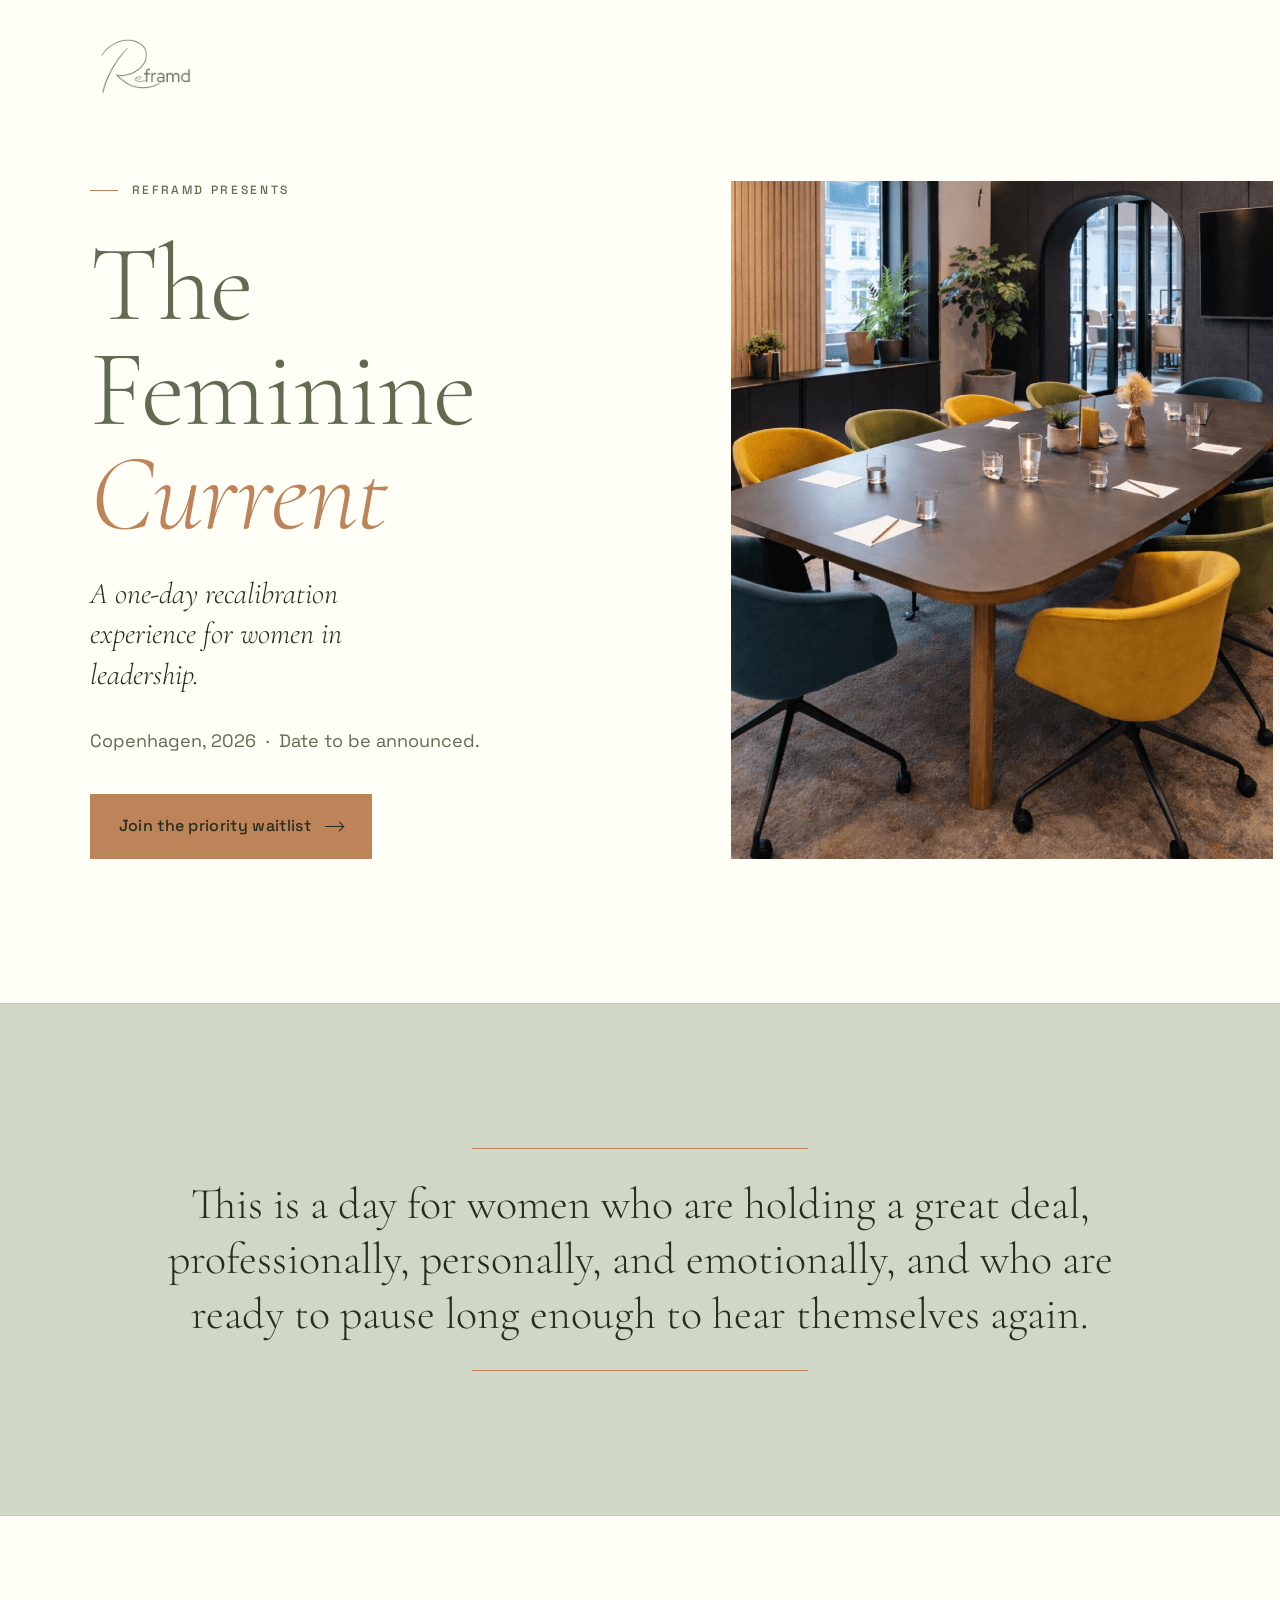
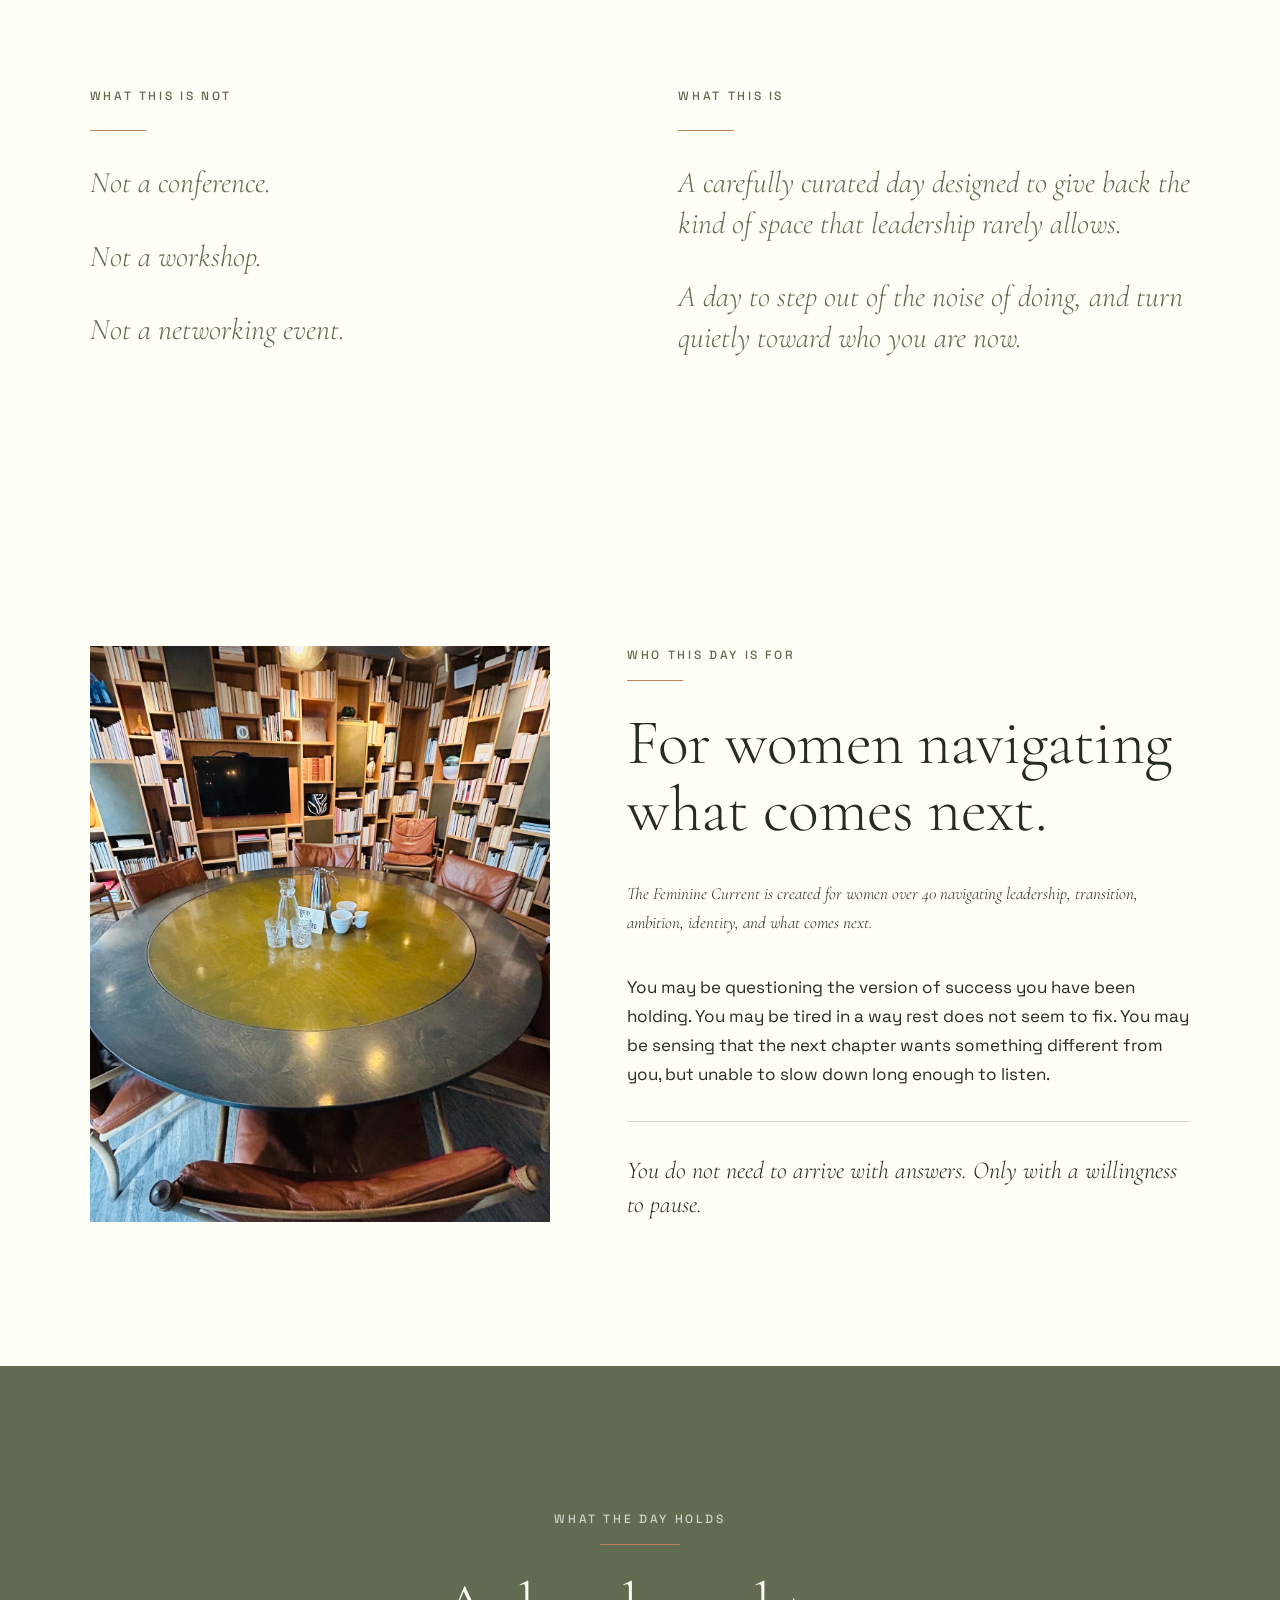
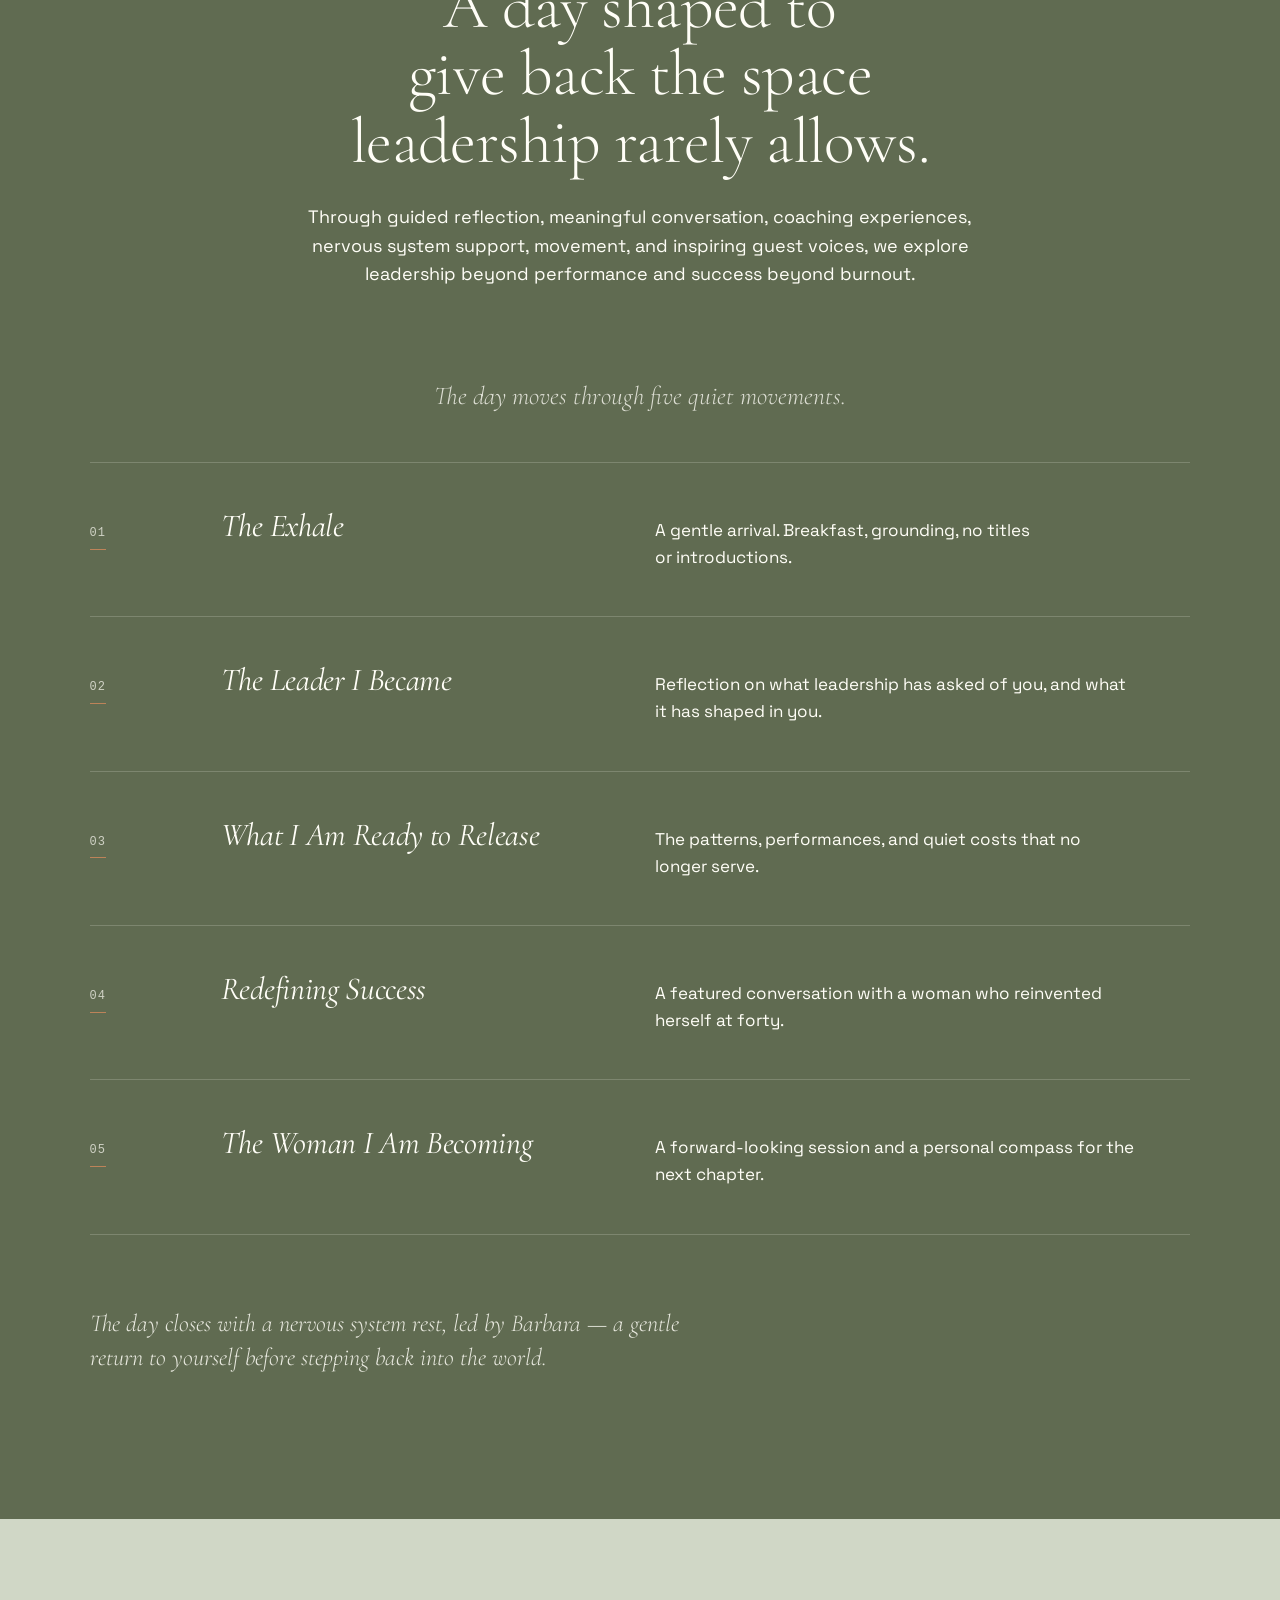
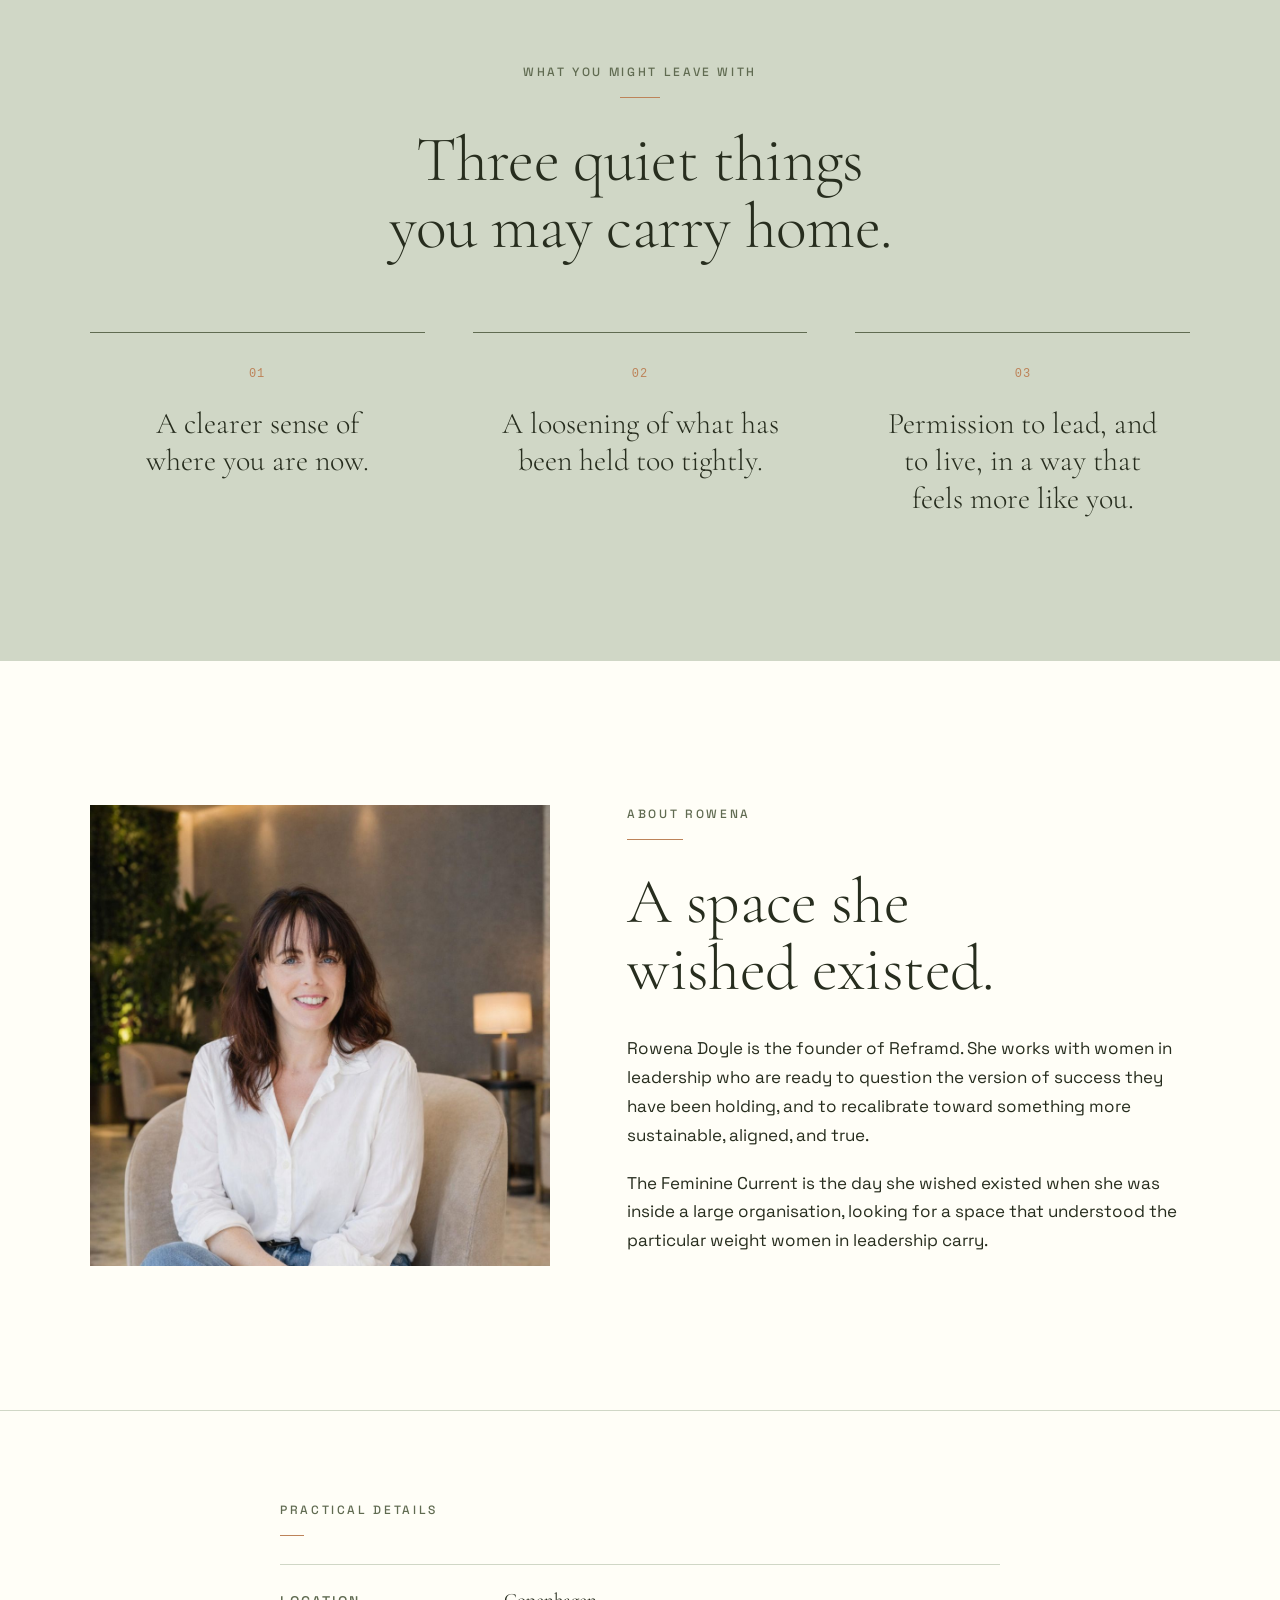
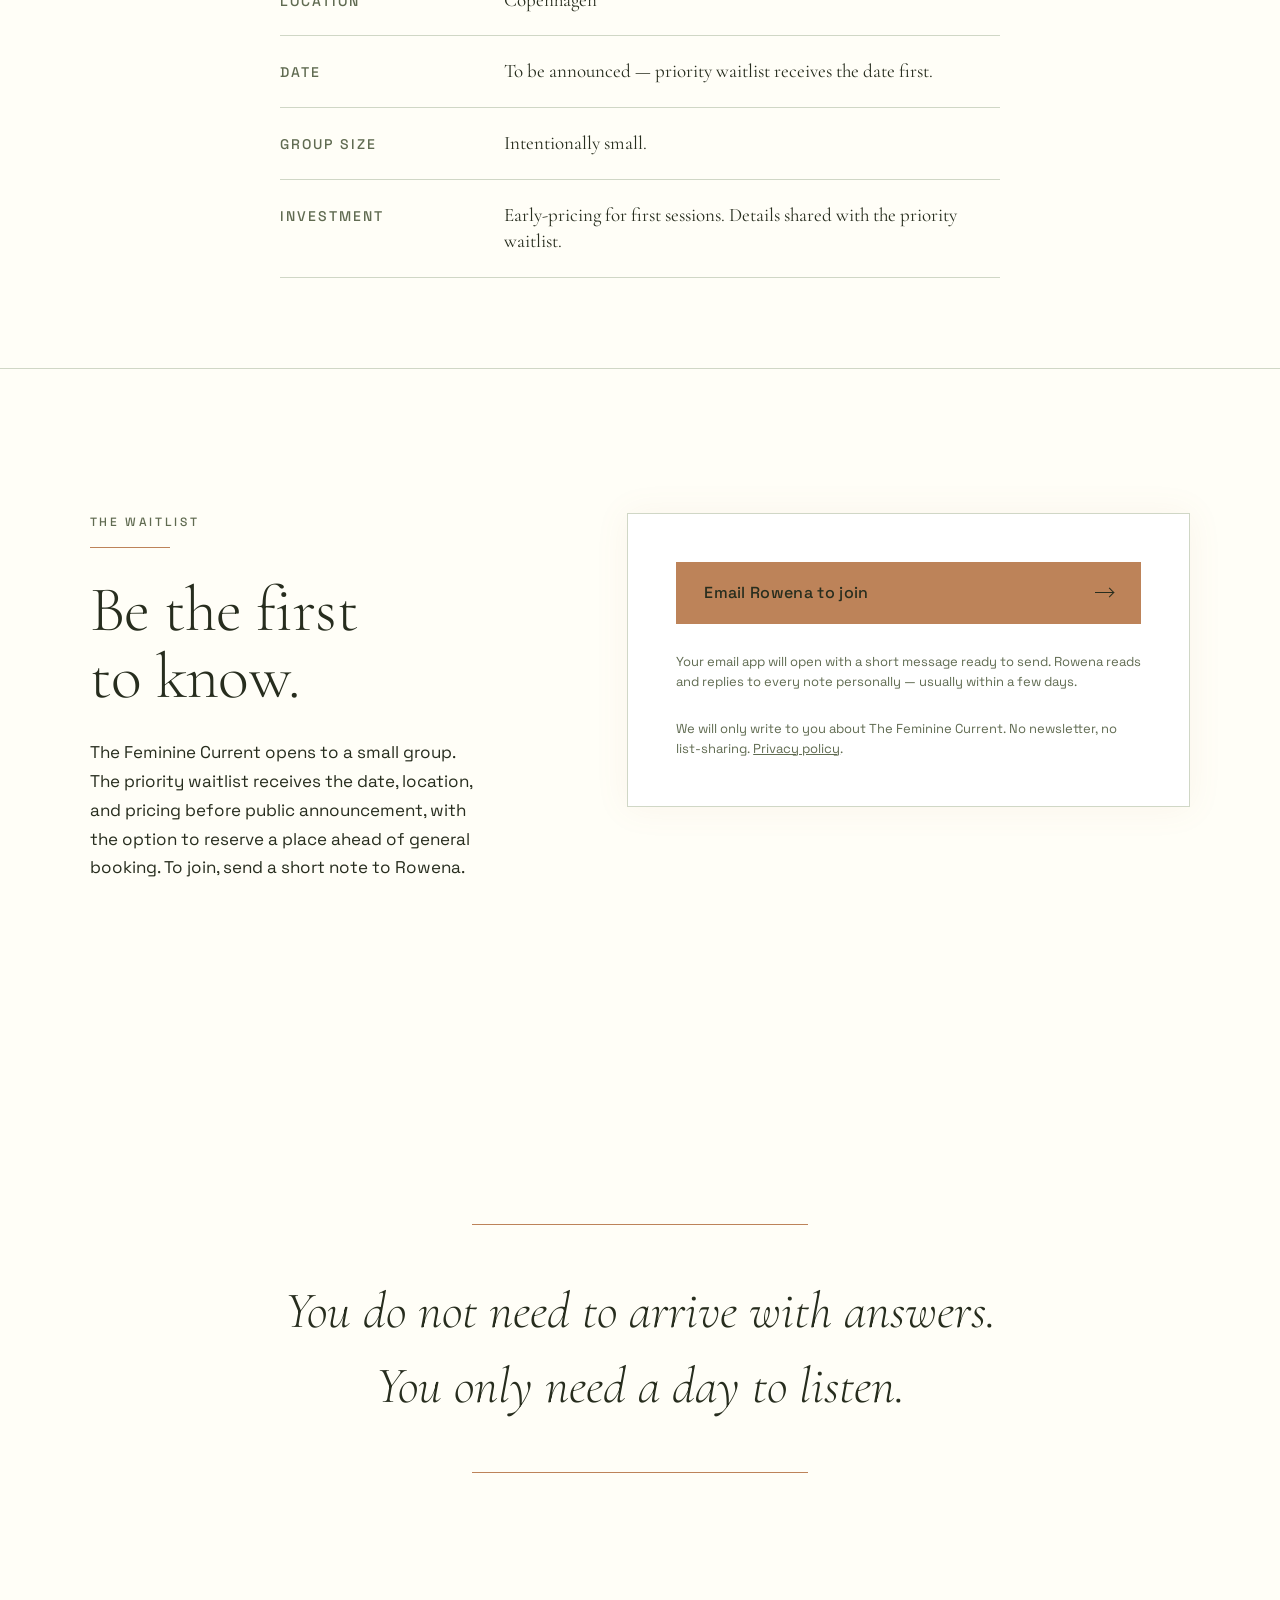
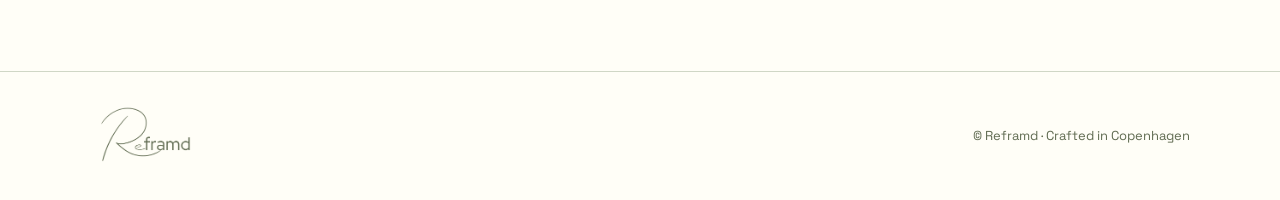
==== feminine-current.html @ b200548c "Add The Feminine Current landing page New standalone event page at /feminine-current — Reframd's Cop" ====
<!doctype html>
<html lang="en">
<head>
<meta charset="utf-8" />
<meta name="viewport" content="width=device-width, initial-scale=1" />

<title>The Feminine Current — Reframd</title>
<meta name="description" content="A one-day recalibration experience for women in leadership. Copenhagen, 2026. Join the priority waitlist." />
<meta name="author" content="Reframd" />
<meta name="theme-color" content="#FFFEF7" />
<meta name="robots" content="index, follow, max-image-preview:large" />

<link rel="canonical" href="https://www.reframd.co/feminine-current" />

<!-- Open Graph -->
<meta property="og:site_name" content="Reframd" />
<meta property="og:title" content="The Feminine Current — Reframd" />
<meta property="og:description" content="A one-day recalibration experience for women in leadership. Copenhagen, 2026. Join the priority waitlist." />
<meta property="og:type" content="website" />
<meta property="og:url" content="https://www.reframd.co/feminine-current" />
<meta property="og:locale" content="en_GB" />
<meta property="og:image" content="https://placehold.co/1200x630/FFFEF7/272D1E?text=The+Feminine+Current" />
<meta property="og:image:width" content="1200" />
<meta property="og:image:height" content="630" />
<meta property="og:image:alt" content="The Feminine Current — a one-day recalibration experience for women in leadership, Copenhagen 2026." />

<!-- Twitter / X -->
<meta name="twitter:card" content="summary_large_image" />
<meta name="twitter:title" content="The Feminine Current — Reframd" />
<meta name="twitter:description" content="A one-day recalibration experience for women in leadership. Copenhagen, 2026. Join the priority waitlist." />
<meta name="twitter:image" content="https://placehold.co/1200x630/FFFEF7/272D1E?text=The+Feminine+Current" />

<!-- Structured data: Event -->
<script type="application/ld+json">
{
  "@context": "https://schema.org",
  "@type": "Event",
  "name": "The Feminine Current",
  "description": "A one-day recalibration experience for women in leadership.",
  "eventAttendanceMode": "https://schema.org/OfflineEventAttendanceMode",
  "eventStatus": "https://schema.org/EventScheduled",
  "startDate": "2026",
  "location": {
    "@type": "Place",
    "name": "Copenhagen",
    "address": {
      "@type": "PostalAddress",
      "addressLocality": "Copenhagen",
      "addressCountry": "DK"
    }
  },
  "organizer": {
    "@type": "Organization",
    "name": "Reframd",
    "url": "https://www.reframd.co"
  },
  "url": "https://www.reframd.co/feminine-current",
  "image": "https://placehold.co/1200x630/FFFEF7/272D1E?text=The+Feminine+Current"
}
</script>

<link rel="preconnect" href="https://fonts.googleapis.com" />
<link rel="preconnect" href="https://fonts.gstatic.com" crossorigin />
<link href="https://fonts.googleapis.com/css2?family=Cormorant+Garamond:ital,wght@0,300;0,400;0,500;1,300;1,400&family=Space+Grotesk:wght@400;500&display=swap" rel="stylesheet" />
<style>
  /* =========================================================
     TOKENS
     ========================================================= */
  :root {
    --color-bg: #FFFEF7;
    --color-bg-alt: #FFFFFF;
    --color-sage-light: #D0D7C6;
    --color-sage-mid: #606B51;
    --color-text: #272D1E;
    --color-cta: #BD8359;
    --color-hover: #E8C9B5;

    --font-serif: "Cormorant Garamond", "Iowan Old Style", "Hoefler Text", Georgia, "Times New Roman", serif;
    --font-sans: "Space Grotesk", -apple-system, BlinkMacSystemFont, "Helvetica Neue", Helvetica, Arial, sans-serif;
    --font-mono: ui-monospace, "SF Mono", Menlo, Consolas, monospace;

    --measure: 60ch;
    --measure-narrow: 44ch;

    --gutter: clamp(24px, 7vw, 112px);
    --rhythm-section: clamp(96px, 16vh, 200px);
    --rhythm-block: clamp(40px, 6vh, 72px);
  }

  /* =========================================================
     RESET / BASE
     ========================================================= */
  *, *::before, *::after { box-sizing: border-box; }
  html { -webkit-text-size-adjust: 100%; scroll-behavior: smooth; overflow-x: clip; }
  body {
    margin: 0;
    background: var(--color-bg);
    color: var(--color-text);
    font-family: var(--font-sans);
    font-size: 17px;
    line-height: 1.65;
    -webkit-font-smoothing: antialiased;
    text-rendering: optimizeLegibility;
    overflow-x: hidden;
    word-wrap: break-word;
    overflow-wrap: break-word;
  }
  @media (min-width: 1024px) {
    body { font-size: 18px; }
  }
  img { max-width: 100%; display: block; }

  /* Visible focus on every interactive element */
  :where(a, button, input, textarea, select):focus-visible {
    outline: 2px solid var(--color-cta);
    outline-offset: 3px;
    border-radius: 1px;
  }

  /* Selection */
  ::selection { background: var(--color-hover); color: var(--color-text); }

  /* =========================================================
     LAYOUT WRAPPERS
     ========================================================= */
  .wrap {
    width: 100%;
    max-width: 1280px;
    margin: 0 auto;
    padding-left: var(--gutter);
    padding-right: var(--gutter);
  }

  section { padding-top: var(--rhythm-section); padding-bottom: var(--rhythm-section); }

  /* =========================================================
     HEADER (small wordmark only)
     ========================================================= */
  .site-header {
    padding: clamp(28px, 4vh, 44px) 0 0;
  }
  .wordmark {
    font-family: var(--font-serif);
    font-weight: 400;
    font-size: 20px;
    letter-spacing: 0.01em;
    color: var(--color-text);
    text-decoration: none;
    line-height: 1;
    display: inline-block;
    white-space: nowrap;
  }
  .wordmark:hover { color: var(--color-cta); }
  .wordmark .dot { color: var(--color-cta); }
  .wordmark img { height: 64px; width: auto; display: block; }

  /* =========================================================
     SHARED TYPE
     ========================================================= */
  h1, h2, h3 {
    font-family: var(--font-serif);
    font-weight: 300;
    color: var(--color-text);
    margin: 0;
    text-wrap: balance;
    letter-spacing: -0.01em;
  }
  h1 { font-size: clamp(56px, 10vw, 132px); line-height: 0.98; }
  h2 { font-size: clamp(36px, 5.5vw, 64px); line-height: 1.05; }
  h3 { font-size: clamp(24px, 2.6vw, 32px); line-height: 1.15; font-weight: 400; }
  p  { margin: 0 0 1.1em; text-wrap: pretty; max-width: var(--measure); }
  p:last-child { margin-bottom: 0; }

  .eyebrow {
    font-family: var(--font-sans);
    font-size: 12px;
    font-weight: 500;
    letter-spacing: 0.22em;
    text-transform: uppercase;
    color: var(--color-sage-mid); /* 18px+ rule waived: this is bold/medium weight per spec */
  }

  .meta {
    font-family: var(--font-sans);
    font-size: 18px; /* >= 18px for sage-mid contrast */
    color: var(--color-sage-mid);
    line-height: 1.5;
    margin: 0;
  }

  .lede {
    font-family: var(--font-serif);
    font-style: italic;
    font-weight: 300;
    font-size: clamp(22px, 2.6vw, 30px);
    line-height: 1.35;
    color: var(--color-text);
    max-width: 28ch;
    margin: 0;
  }

  .rule {
    width: 56px; height: 1px;
    background: var(--color-cta);
    border: 0; margin: 0 0 32px;
  }

  /* Horizontal hairline — signature motif, sits under each section eyebrow */
  .hairline {
    display: block;
    height: 1px;
    background: var(--color-cta);
    margin: 0 0 28px;
  }
  .hairline--xs { width: 24px; }
  .hairline--sm { width: 40px; }
  .hairline--md { width: 56px; }
  .hairline--lg { width: 80px; }
  .hairline--xl { width: 112px; }
  .hairline--xxl { width: 336px; max-width: 80%; }
  .hairline--center { margin-left: auto; margin-right: auto; }

  /* Terracotta dot — paired motif used as anchor / closing mark */
  .dot-mark {
    display: block;
    width: 5px; height: 5px;
    border-radius: 50%;
    background: var(--color-cta);
    margin: 0 auto 36px;
  }

  /* =========================================================
     CTA BUTTON
     ========================================================= */
  .cta {
    display: inline-flex;
    align-items: center;
    gap: 14px;
    background: var(--color-cta);
    color: var(--color-text); /* deep forest passes AA on terracotta */
    font-family: var(--font-sans);
    font-size: 16px;
    font-weight: 500;
    letter-spacing: 0.02em;
    padding: 18px 28px;
    min-height: 48px;
    text-decoration: none;
    border: 1px solid var(--color-cta);
    border-radius: 0;
    cursor: pointer;
  }
  .cta:hover, .cta:focus-visible {
    background: var(--color-hover);
    border-color: var(--color-hover);
    color: var(--color-text);
  }
  .cta .arrow {
    width: 18px; height: 1px; background: currentColor; position: relative;
  }
  .cta .arrow::after {
    content: ""; position: absolute; right: 0; top: -3px;
    width: 7px; height: 7px;
    border-top: 1px solid currentColor;
    border-right: 1px solid currentColor;
    transform: rotate(45deg);
  }

  .cta--ghost {
    background: transparent;
    color: var(--color-text);
    border: 1px solid var(--color-text);
  }
  .cta--ghost:hover, .cta--ghost:focus-visible {
    background: var(--color-text);
    color: var(--color-bg);
  }

  /* =========================================================
     PLACEHOLDER IMAGE BLOCK
     Warm-toned, faintly striped panel with a small monospace
     caption indicating what should be sourced here.
     ========================================================= */
  .ph {
    position: relative;
    width: 100%;
    background-color: var(--color-sage-light);
    background-image:
      repeating-linear-gradient(
        135deg,
        rgba(39,45,30,0.04) 0 1px,
        transparent 1px 14px
      ),
      linear-gradient(180deg, #DCDFCF 0%, #C7CDB9 100%);
    overflow: hidden;
  }
  .ph[data-ratio="hero"]   { aspect-ratio: 16 / 9; }
  .ph[data-ratio="4x5"]    { aspect-ratio: 4 / 5; }
  .ph[data-ratio="16x9"]   { aspect-ratio: 16 / 9; }
  .ph[data-ratio="3x4"]    { aspect-ratio: 3 / 4; }
  .ph[data-ratio="1x1"]    { aspect-ratio: 1 / 1; }
  .ph__label {
    position: absolute; left: 14px; bottom: 12px;
    font-family: var(--font-mono);
    font-size: 11px;
    letter-spacing: 0.04em;
    color: rgba(39,45,30,0.65);
    background: rgba(255,254,247,0.7);
    padding: 4px 8px;
    border: 1px solid rgba(39,45,30,0.08);
  }
  .ph .sr-only {
    position: absolute; width: 1px; height: 1px;
    padding: 0; margin: -1px; overflow: hidden;
    clip: rect(0,0,0,0); white-space: nowrap; border: 0;
  }

  /* =========================================================
     SECTION BACKGROUND RHYTHM
     Alternates cream / sage-light / deep-sage to give the page
     editorial pacing — same approach as reframd.co.
     ========================================================= */
  .bg-cream { background: var(--color-bg); }
  .bg-sage  { background: var(--color-sage-light); }
  .bg-deep  {
    background: var(--color-sage-mid);
    color: var(--color-bg);
  }
  .bg-deep h1, .bg-deep h2, .bg-deep h3,
  .bg-deep p, .bg-deep .lede, .bg-deep .day__sub,
  .bg-deep .movement__desc, .bg-deep .movement__name,
  .bg-deep .day__close p {
    color: var(--color-bg);
  }
  .bg-deep .eyebrow,
  .bg-deep .movement__num,
  .bg-deep .meta {
    color: rgba(255, 254, 247, 0.7);
  }
  .bg-deep .movements,
  .bg-deep .movement {
    border-color: rgba(255, 254, 247, 0.18);
  }
  .bg-deep .day__sub {
    color: rgba(255, 254, 247, 0.78);
  }
  .bg-deep .day__close p {
    color: rgba(255, 254, 247, 0.85);
  }
  .bg-deep hr.rule { background: rgba(255, 254, 247, 0.5); }

  /* =========================================================
     1. HERO
     ========================================================= */
  .hero {
    padding-top: clamp(40px, 8vh, 96px);
    padding-bottom: var(--rhythm-section);
  }
  .hero__inner {
    display: grid;
    grid-template-columns: 1fr;
    gap: clamp(40px, 6vw, 80px);
    align-items: end;
  }
  @media (min-width: 1024px) {
    .hero__inner {
      grid-template-columns: 1.1fr 0.9fr;
      gap: 80px;
    }
  }
  .hero__copy { display: flex; flex-direction: column; gap: 28px; min-width: 0; }
  .hero__media { min-width: 0; }
  .hero__inner > * { min-width: 0; }
  .hero__brandline {
    display: flex; align-items: center; gap: 14px;
    color: var(--color-sage-mid);
  }
  .hero__brandline::before {
    content: ""; width: 28px; height: 1px; background: var(--color-cta);
  }
  .hero h1 {
    font-size: clamp(52px, 9vw, 148px);
    line-height: 0.96;
    margin-top: 4px;
    overflow-wrap: break-word;
    word-break: normal;
    hyphens: auto;
  }
  @media (min-width: 1024px) {
    .hero h1 { font-size: clamp(72px, 8.5vw, 148px); }
  }
  .hero h1 em {
    font-style: italic;
    font-weight: 300;
    color: #BD8359;
  }
  .hero h1 .h1-sage { color: #606B51; }
  .hero__sub { max-width: 22ch; }
  .hero__when { margin-top: 4px; }
  .hero__cta-row { margin-top: 12px; }

  .hero__media { align-self: stretch; min-height: 320px; }
  @media (min-width: 1024px) {
    .hero__media { aspect-ratio: 4 / 5; }
  }
  .hero__image {
    width: 100%;
    height: 100%;
    object-fit: cover;
    aspect-ratio: 4 / 5;
    display: block;
  }

  /* =========================================================
     2. OPENING STATEMENT
     ========================================================= */
  .opening {
    background: var(--color-sage-light);
    border-top: 1px solid rgba(39,45,30,0.06);
    border-bottom: 1px solid rgba(39,45,30,0.06);
  }

  /* =========================================================
     3. WHAT THIS IS NOT / IS
     ========================================================= */
  .contrast__inner {
    display: grid;
    grid-template-columns: 1fr;
    gap: clamp(48px, 6vw, 96px);
  }
  @media (min-width: 768px) {
    .contrast__inner { grid-template-columns: 1fr 1fr; }
  }
  .contrast__col h2 { margin-bottom: 28px; }
  .contrast__col { padding-top: clamp(16px, 3vh, 32px); }
  .contrast__not p {
    font-family: var(--font-serif);
    font-style: italic;
    font-weight: 300;
    font-size: clamp(24px, 2.4vw, 30px);
    line-height: 1.35;
    color: var(--color-sage-mid);
    max-width: 22ch;
  }
  .contrast__is p {
    font-family: var(--font-serif);
    font-style: italic;
    font-weight: 300;
    font-size: clamp(24px, 2.4vw, 30px);
    line-height: 1.35;
    color: var(--color-sage-mid);
    max-width: 46ch;
  }

  /* =========================================================
     4. WHO THIS IS FOR
     ========================================================= */
  .for {
    background: var(--color-bg-alt);
  }
  .for__inner {
    display: grid;
    grid-template-columns: 1fr;
    gap: clamp(48px, 6vw, 88px);
    align-items: start;
  }
  @media (min-width: 1024px) {
    .for__inner { grid-template-columns: 0.9fr 1.1fr; }
  }
  .for__media { aspect-ratio: 4 / 5; }
  .for__copy { max-width: 56ch; }
  .for__copy .lede { margin-bottom: 36px; max-width: none; }
  .for__copy p { font-size: clamp(17px, 1.25vw, 19px); line-height: 1.7; }
  .for__copy .closer {
    font-family: var(--font-serif);
    font-style: italic;
    font-weight: 300;
    font-size: clamp(22px, 1.9vw, 26px);
    line-height: 1.4;
    color: var(--color-text);
    margin-top: 32px;
    padding-top: 32px;
    border-top: 1px solid var(--color-sage-light);
    max-width: none;
  }
  .for__image {
    width: 100%;
    height: 100%;
    object-fit: cover;
    aspect-ratio: 4 / 5;
    display: block;
  }

  /* =========================================================
     5. WHAT THE DAY HOLDS — five movements
     ========================================================= */
  .day__intro {
    display: block;
    text-align: center;
    max-width: 56ch;
    margin: 0 auto clamp(72px, 10vh, 120px);
  }
  .day__intro h2 { margin-bottom: clamp(28px, 3vh, 40px); }
  .day__intro p {
    font-size: clamp(18px, 1.4vw, 21px);
    line-height: 1.6;
    max-width: none;
    margin: 0 auto;
  }
  .day__sub {
    font-family: var(--font-serif);
    font-style: italic;
    font-weight: 300;
    font-size: clamp(22px, 2vw, 28px);
    line-height: 1.35;
    color: var(--color-sage-mid);
    max-width: none;
    margin: 0 auto;
    text-align: center;
  }

  .movements {
    list-style: none;
    margin: 0; padding: 0;
    border-top: 1px solid var(--color-sage-light);
  }
  .movement {
    display: grid;
    grid-template-columns: 1fr;
    gap: 8px;
    padding: clamp(36px, 5vh, 56px) 0;
    border-bottom: 1px solid var(--color-sage-light);
  }
  @media (min-width: 768px) {
    .movement {
      grid-template-columns: 80px 1fr 1.4fr;
      gap: clamp(24px, 4vw, 64px);
      align-items: baseline;
    }
  }
  .movement__num {
    font-family: var(--font-mono);
    font-size: 12px;
    color: var(--color-cta);
    letter-spacing: 0.08em;
    position: relative;
    padding-bottom: 6px;
    display: inline-block;
  }
  .movement__num::after {
    content: "";
    position: absolute;
    left: 0; bottom: 0;
    width: 16px; height: 1px;
    background: var(--color-cta);
  }
  .movement__name { margin: 0; }
  .movement__desc {
    font-size: clamp(17px, 1.2vw, 19px);
    line-height: 1.6;
    color: var(--color-text);
    margin: 0;
    max-width: 44ch;
  }
  .movement__name em { font-style: italic; }

  .day__close {
    margin-top: clamp(56px, 8vh, 96px);
    max-width: 52ch;
  }
  .day__close p {
    font-family: var(--font-serif);
    font-style: italic;
    font-weight: 300;
    font-size: clamp(22px, 1.9vw, 26px);
    line-height: 1.4;
    color: var(--color-text);
  }

  .opening__statement {
    font-family: var(--font-serif);
    font-weight: 300;
    font-size: clamp(28px, 3.6vw, 44px);
    line-height: 1.25;
    max-width: 58ch;
    margin: 0 auto;
    text-align: center;
    color: var(--color-text);
    text-wrap: balance;
  }

  /* =========================================================
     SECTION 4 — FOR (cream, not white) */
  .for { background: var(--color-bg); }

  /* =========================================================
     SECTION 6 — LEAVE (sage panel)
     ========================================================= */
  .leave {
    background: var(--color-sage-light);
  }
  .leave__list {
    list-style: none;
    margin: clamp(48px, 8vh, 88px) 0 0;
    padding: 0;
    display: grid;
    grid-template-columns: 1fr;
    gap: clamp(32px, 4vw, 48px);
    counter-reset: leave;
  }
  @media (min-width: 768px) {
    .leave__list { grid-template-columns: repeat(3, 1fr); }
  }
  .leave__list li {
    counter-increment: leave;
    display: block;
    text-align: center;
    padding: 32px 16px 0;
    border-top: 1px solid var(--color-sage-mid);
    max-width: none;
  }
  .leave__list li::before {
    content: counter(leave, decimal-leading-zero);
    display: block;
    font-family: var(--font-mono);
    font-size: 12px;
    color: var(--color-cta);
    letter-spacing: 0.08em;
    margin-bottom: 20px;
    padding-top: 0;
  }
  .leave__line {
    font-family: var(--font-serif);
    font-weight: 300;
    font-size: clamp(24px, 2.4vw, 30px);
    line-height: 1.25;
    color: var(--color-text);
    margin: 0;
    text-wrap: balance;
    max-width: 22ch;
    margin-left: auto;
    margin-right: auto;
  }

  /* =========================================================
     7. ABOUT ROWENA
     ========================================================= */
  .rowena__inner {
    display: grid;
    grid-template-columns: 1fr;
    gap: clamp(48px, 6vw, 96px);
    align-items: start;
  }
  @media (min-width: 1024px) {
    .rowena__inner { grid-template-columns: 0.9fr 1.1fr; }
  }
  .rowena__image {
    width: 100%;
    height: auto;
    object-fit: cover;
    object-position: center 20%;
    display: block;
    aspect-ratio: 4 / 5;
  }
  @media (min-width: 1024px) {
    .rowena__image { aspect-ratio: 1 / 1; }
  }
  .rowena__copy { max-width: 48ch; }
  .rowena__copy .eyebrow { margin-bottom: 14px; display: block; }
  .rowena__copy h2 { margin-bottom: 32px; }
  .rowena__copy p { font-size: clamp(17px, 1.25vw, 19px); line-height: 1.7; }

  /* =========================================================
     8. PRACTICAL DETAILS (restrained — cream, hairline borders)
     ========================================================= */
  .practical {
    background: var(--color-bg);
    border-top: 1px solid var(--color-sage-light);
    border-bottom: 1px solid var(--color-sage-light);
    padding-top: clamp(72px, 10vh, 120px);
    padding-bottom: clamp(72px, 10vh, 120px);
  }
  .practical__inner {
    max-width: 720px;
    margin: 0 auto;
    text-align: left;
  }
  .practical .eyebrow { display: block; margin-bottom: 14px; }
  .practical__list {
    list-style: none; margin: 0; padding: 0;
    display: grid; gap: 0;
  }
  .practical__list li {
    display: grid;
    grid-template-columns: 1fr;
    gap: 4px;
    padding: 22px 0;
    border-bottom: 1px solid var(--color-sage-light);
  }
  .practical__list li:first-child { border-top: 1px solid var(--color-sage-light); }
  @media (min-width: 600px) {
    .practical__list li {
      grid-template-columns: 200px 1fr;
      gap: 24px;
      align-items: baseline;
    }
  }
  .practical__key {
    font-family: var(--font-sans);
    font-size: 14px;
    letter-spacing: 0.14em;
    text-transform: uppercase;
    color: var(--color-sage-mid);
    font-weight: 500;
  }
  .practical__val {
    font-family: var(--font-serif);
    font-weight: 400;
    font-size: clamp(19px, 1.4vw, 22px);
    line-height: 1.4;
    color: var(--color-text);
  }

  /* =========================================================
     9. WAITLIST
     ========================================================= */
  .waitlist__inner {
    display: grid;
    grid-template-columns: 1fr;
    gap: clamp(48px, 6vw, 88px);
    align-items: start;
  }
  @media (min-width: 1024px) {
    .waitlist__inner { grid-template-columns: 0.9fr 1.1fr; }
  }
  .waitlist__intro p { max-width: 36ch; font-size: clamp(17px, 1.25vw, 19px); line-height: 1.7; }
  .waitlist__intro h2 { margin-bottom: 28px; }

  .form {
    display: grid;
    gap: 28px;
    background: var(--color-bg-alt);
    padding: clamp(28px, 4vw, 48px);
    border: 1px solid var(--color-sage-light);
    box-shadow: 0 1px 32px rgba(189, 131, 89, 0.08);
  }
  .form__field { display: grid; gap: 10px; }
  .form__field label {
    font-family: var(--font-sans);
    font-size: 13px;
    font-weight: 500;
    letter-spacing: 0.14em;
    text-transform: uppercase;
    color: var(--color-sage-mid);
  }
  .form__field label .req {
    color: var(--color-cta);
    margin-left: 4px;
  }
  .form__field label .opt {
    color: var(--color-sage-mid);
    margin-left: 6px;
    font-size: 11px;
    letter-spacing: 0.1em;
    font-weight: 400;
    text-transform: none;
    font-style: italic;
  }
  .form__field input,
  .form__field textarea {
    font-family: var(--font-sans);
    font-size: 17px;
    line-height: 1.5;
    color: var(--color-text);
    background: var(--color-bg);
    border: 1px solid var(--color-sage-light);
    border-radius: 0;
    padding: 14px 16px;
    min-height: 48px;
    width: 100%;
    transition: none;
    -webkit-appearance: none;
    appearance: none;
  }
  .form__field input::placeholder,
  .form__field textarea::placeholder {
    color: rgba(39,45,30,0.35);
  }
  .form__field input:hover,
  .form__field textarea:hover {
    border-color: var(--color-sage-mid);
  }
  .form__field input:focus,
  .form__field textarea:focus {
    border-color: var(--color-text);
    outline: none;
  }
  .form__field textarea { min-height: 96px; resize: vertical; }
  .form__submit { margin-top: 4px; }
  .form button.cta,
  .form > a.cta {
    width: 100%;
    justify-content: space-between;
    border: none;
  }
  .form__note {
    font-size: 13px;
    color: var(--color-sage-mid);
    margin: 0;
    line-height: 1.5;
    max-width: none;
  }
  .thank-you {
    font-family: var(--font-serif);
    font-style: italic;
    font-weight: 300;
    font-size: clamp(17px, 1.3vw, 19px);
    line-height: 1.5;
    color: var(--color-text);
    margin: 0;
    padding: 18px 0 0;
    border-top: 1px solid var(--color-sage-light);
    max-width: none;
  }
  .thank-you a { color: var(--color-cta); text-decoration: underline; }

  /* =========================================================
     10. CLOSING LINE
     ========================================================= */
  .closing {
    padding-top: clamp(140px, 22vh, 240px);
    padding-bottom: clamp(140px, 22vh, 240px);
    text-align: center;
  }
  .closing p {
    font-family: var(--font-serif);
    font-style: italic;
    font-weight: 300;
    font-size: clamp(28px, 4vw, 52px);
    line-height: 1.25;
    max-width: none;
    margin: 0 auto 0.2em;
    color: var(--color-text);
    text-wrap: balance;
  }
  .closing p:last-of-type { margin-bottom: 0; }

  /* =========================================================
     FOOTER (minimal)
     ========================================================= */
  .site-footer {
    border-top: 1px solid var(--color-sage-light);
    padding: 32px 0;
    background: var(--color-bg);
  }
  .site-footer__inner {
    display: flex;
    align-items: center;
    justify-content: space-between;
    gap: 24px;
    flex-wrap: wrap;
  }
  .site-footer .copy {
    font-size: 13px;
    color: var(--color-sage-mid);
    margin: 0;
  }

  /* =========================================================
     RESPONSIVE TWEAKS
     ========================================================= */
  @media (max-width: 768px) {
    section { padding-top: clamp(72px, 12vh, 120px); padding-bottom: clamp(72px, 12vh, 120px); }
    .hero { padding-top: 24px; }
    .closing { padding-top: 96px; padding-bottom: 96px; }
  }
  @media (max-width: 480px) {
    :root { --gutter: 20px; }
    body { font-size: 16px; }
    .hero h1 { font-size: clamp(48px, 14vw, 72px); }
    h2 { font-size: clamp(32px, 8vw, 44px); }
    .opening__statement { font-size: clamp(24px, 6.5vw, 30px); }
    .closing p { font-size: clamp(26px, 7vw, 34px); }
    .cta { width: 100%; justify-content: space-between; }
    .form__field input, .form__field textarea { font-size: 16px; } /* avoid iOS zoom */
  }
</style>
</head>
<body>

  <!-- ========== HEADER (small wordmark only) ========== -->
  <header class="site-header" role="banner">
    <div class="wrap">
      <a class="wordmark" href="https://www.reframd.co" aria-label="Reframd — back to home">
        <img src="images/reframd-logo-transparent.png" alt="Reframd" />
      </a>
    </div>
  </header>

  <main id="main">

    <!-- ========== 1. HERO ========== -->
    <section class="hero" aria-labelledby="page-title">
      <div class="wrap">
        <div class="hero__inner">
          <div class="hero__copy">
            <span class="eyebrow hero__brandline">Reframd presents</span>
            <h1 id="page-title"><span class="h1-sage">The Feminine</span> <em>Current</em></h1>
            <p class="lede hero__sub">A one-day recalibration experience for women in leadership.</p>
            <p class="meta hero__when">Copenhagen, 2026 &nbsp;·&nbsp; Date to be announced.</p>
            <div class="hero__cta-row">
              <a class="cta" href="#waitlist">
                Join the priority waitlist
                <span class="arrow" aria-hidden="true"></span>
              </a>
            </div>
          </div>
          <div class="hero__media">
            <img src="images/feminine-current-hero.jpg"
                 alt="Soft morning light falling across a linen-covered chair and a pair of hands resting open in the lap."
                 class="hero__image" />
          </div>
        </div>
      </div>
    </section>

    <!-- ========== 2. OPENING STATEMENT ========== -->
    <section class="opening" id="opening" aria-label="An opening statement">
      <div class="wrap">
        <span class="hairline hairline--xxl hairline--center" aria-hidden="true"></span>
        <p class="opening__statement">
          This is a day for women who are holding a great deal, professionally, personally, and emotionally, and who are ready to pause long enough to hear themselves again.
        </p>
        <span class="hairline hairline--xxl hairline--center" aria-hidden="true" style="margin-top: 28px; margin-bottom: 0;"></span>
      </div>
    </section>

    <!-- ========== 3. WHAT THIS IS NOT / IS ========== -->
    <section class="contrast" aria-labelledby="contrast-heading">
      <div class="wrap">
        <h2 id="contrast-heading" class="sr-only" style="position:absolute;left:-9999px;">What this is, and what it is not</h2>
        <div class="contrast__inner">
          <div class="contrast__col contrast__not">
            <span class="eyebrow" style="display:block; margin-bottom:24px;">What this is not</span>
            <hr class="rule" />
            <p>Not a conference.</p>
            <p>Not a workshop.</p>
            <p>Not a networking event.</p>
          </div>
          <div class="contrast__col contrast__is">
            <span class="eyebrow" style="display:block; margin-bottom:24px;">What this is</span>
            <hr class="rule" />
            <p>A carefully curated day designed to give back the kind of space that leadership rarely allows.</p>
            <p>A day to step out of the noise of doing, and turn quietly toward who you are now.</p>
          </div>
        </div>
      </div>
    </section>

    <!-- ========== 4. WHO THIS IS FOR ========== -->
    <section class="for" aria-labelledby="for-heading">
      <div class="wrap">
        <div class="for__inner">
          <img src="images/feminine-current.jpeg"
               alt="A woman in her mid-forties standing quietly near a window, soft daylight on her face, considered and at ease."
               class="for__image" />
          <div class="for__copy">
            <span class="eyebrow" style="display:block; margin-bottom:14px;">Who this day is for</span>
            <span class="hairline hairline--md" aria-hidden="true"></span>
            <h2 id="for-heading" style="margin-bottom:36px;">For women navigating what comes next.</h2>
            <p class="lede">The Feminine Current is created for women over 40 navigating leadership, transition, ambition, identity, and what comes next.</p>
            <p>You may be questioning the version of success you have been holding. You may be tired in a way rest does not seem to fix. You may be sensing that the next chapter wants something different from you, but unable to slow down long enough to listen.</p>
            <p class="closer">You do not need to arrive with answers. Only with a willingness to pause.</p>
          </div>
        </div>
      </div>
    </section>

    <!-- ========== 5. WHAT THE DAY HOLDS ========== -->
    <section class="day bg-deep" aria-labelledby="day-heading">
      <div class="wrap">
        <div style="text-align:center;">
          <span class="eyebrow" style="display:block; margin-bottom:14px;">What the day holds</span>
          <span class="hairline hairline--lg hairline--center" aria-hidden="true"></span>
        </div>
        <div class="day__intro">
          <h2 id="day-heading">A day shaped to give back the space leadership rarely allows.</h2>
          <p>Through guided reflection, meaningful conversation, coaching experiences, nervous system support, movement, and inspiring guest voices, we explore leadership beyond performance and success beyond burnout.</p>
        </div>

        <p class="day__sub" style="margin-bottom:48px;">The day moves through five quiet movements.</p>

        <ol class="movements" role="list">
          <li class="movement">
            <span class="movement__num" aria-hidden="true">01</span>
            <h3 class="movement__name"><em>The Exhale</em></h3>
            <p class="movement__desc">A gentle arrival. Breakfast, grounding, no titles or introductions.</p>
          </li>
          <li class="movement">
            <span class="movement__num" aria-hidden="true">02</span>
            <h3 class="movement__name"><em>The Leader I Became</em></h3>
            <p class="movement__desc">Reflection on what leadership has asked of you, and what it has shaped in you.</p>
          </li>
          <li class="movement">
            <span class="movement__num" aria-hidden="true">03</span>
            <h3 class="movement__name"><em>What I Am Ready to Release</em></h3>
            <p class="movement__desc">The patterns, performances, and quiet costs that no longer serve.</p>
          </li>
          <li class="movement">
            <span class="movement__num" aria-hidden="true">04</span>
            <h3 class="movement__name"><em>Redefining Success</em></h3>
            <p class="movement__desc">A featured conversation with a woman who reinvented herself at forty.</p>
          </li>
          <li class="movement">
            <span class="movement__num" aria-hidden="true">05</span>
            <h3 class="movement__name"><em>The Woman I Am Becoming</em></h3>
            <p class="movement__desc">A forward-looking session and a personal compass for the next chapter.</p>
          </li>
        </ol>

        <div class="day__close">
          <p>The day closes with a nervous system rest, led by Barbara — a gentle return to yourself before stepping back into the world.</p>
        </div>
      </div>
    </section>

    <!-- ========== 6. WHAT YOU MIGHT LEAVE WITH ========== -->
    <section class="leave" aria-labelledby="leave-heading">
      <div class="wrap">
        <div style="text-align:center;">
          <span class="eyebrow" style="display:block; margin-bottom:14px;">What you might leave with</span>
          <span class="hairline hairline--sm hairline--center" aria-hidden="true"></span>
          <h2 id="leave-heading" style="max-width:22ch; margin-left:auto; margin-right:auto;">Three quiet things you may carry home.</h2>
        </div>
        <ul class="leave__list" role="list">
          <li>
            <p class="leave__line">A clearer sense of where you are now.</p>
          </li>
          <li>
            <p class="leave__line">A loosening of what has been held too tightly.</p>
          </li>
          <li>
            <p class="leave__line">Permission to lead, and to live, in a way that feels more like you.</p>
          </li>
        </ul>
      </div>
    </section>

    <!-- ========== 7. ABOUT ROWENA ========== -->
    <section class="rowena" aria-labelledby="rowena-heading">
      <div class="wrap">
        <div class="rowena__inner">
          <img src="images/rowena-doyle-reframd.png"
               alt="Portrait of Rowena Doyle in natural light, warm tones, considered expression."
               class="rowena__image" />
          <div class="rowena__copy">
            <span class="eyebrow">About Rowena</span>
            <span class="hairline hairline--md" aria-hidden="true"></span>
            <h2 id="rowena-heading">A space she wished existed.</h2>
            <p>Rowena Doyle is the founder of Reframd. She works with women in leadership who are ready to question the version of success they have been holding, and to recalibrate toward something more sustainable, aligned, and true.</p>
            <p>The Feminine Current is the day she wished existed when she was inside a large organisation, looking for a space that understood the particular weight women in leadership carry.</p>
          </div>
        </div>
      </div>
    </section>

    <!-- ========== 8. PRACTICAL DETAILS ========== -->
    <section class="practical" aria-labelledby="practical-heading">
      <div class="wrap">
        <div class="practical__inner">
          <span class="eyebrow">Practical details</span>
          <span class="hairline hairline--xs" aria-hidden="true"></span>
          <h2 id="practical-heading" class="sr-only" style="position:absolute;left:-9999px;">Practical details</h2>
          <ul class="practical__list" role="list">
            <li>
              <span class="practical__key">Location</span>
              <span class="practical__val">Copenhagen</span>
            </li>
            <li>
              <span class="practical__key">Date</span>
              <span class="practical__val">To be announced — priority waitlist receives the date first.</span>
            </li>
            <li>
              <span class="practical__key">Group size</span>
              <span class="practical__val">Intentionally small.</span>
            </li>
            <li>
              <span class="practical__key">Investment</span>
              <span class="practical__val">Early-pricing for first sessions. Details shared with the priority waitlist.</span>
            </li>
          </ul>
        </div>
      </div>
    </section>

    <!-- ========== 9. WAITLIST ========== -->
    <section class="waitlist" id="waitlist" aria-labelledby="waitlist-heading">
      <div class="wrap">
        <div class="waitlist__inner">
          <div class="waitlist__intro">
            <span class="eyebrow" style="display:block; margin-bottom:14px;">The waitlist</span>
            <span class="hairline hairline--lg" aria-hidden="true"></span>
            <h2 id="waitlist-heading">Be the first to know.</h2>
            <p>The Feminine Current opens to a small group. The priority waitlist receives the date, location, and pricing before public announcement, with the option to reserve a place ahead of general booking. To join, send a short note to Rowena.</p>
          </div>

          <div class="form" aria-describedby="form-note">
            <a class="cta" id="waitlist-cta" href="mailto:rowena@reframd.co?subject=Priority%20waitlist%20%E2%80%94%20The%20Feminine%20Current&body=Hi%20Rowena%2C%0A%0AI%27d%20like%20to%20join%20the%20priority%20waitlist%20for%20The%20Feminine%20Current.%0A%0AA%20little%20about%20what%27s%20drawing%20me%20to%20this%20day%3A%0A%0A%0A%0AWarmly%2C%0A%5BYour%20name%5D">
              Email Rowena to join
              <span class="arrow" aria-hidden="true"></span>
            </a>
            <p class="form__note" id="form-note">Your email app will open with a short message ready to send. Rowena reads and replies to every note personally — usually within a few days.</p>
            <p class="thank-you" id="thank-you" hidden>Thank you. Your mail app should have opened — we look forward to hearing from you. If nothing happened, you can write directly to <a href="mailto:rowena@reframd.co">rowena@reframd.co</a>.</p>
            <p class="form__note">We will only write to you about The Feminine Current. No newsletter, no list-sharing. <a href="https://docs.google.com/document/d/1D6k96fqu16HR7AyTCXzFsGFhZ0s_LwaULEKNrNTmykM/edit" target="_blank" rel="noopener noreferrer" style="color: var(--color-sage-mid); text-decoration: underline;">Privacy policy</a>.</p>
          </div>
          <script>
            (function() {
              var cta = document.getElementById('waitlist-cta');
              var thanks = document.getElementById('thank-you');
              if (cta && thanks) {
                cta.addEventListener('click', function() {
                  thanks.hidden = false;
                });
              }
            })();
          </script>
        </div>
      </div>
    </section>

    <!-- ========== 10. CLOSING LINE ========== -->
    <section class="closing" aria-label="Closing">
      <div class="wrap">
        <span class="hairline hairline--xxl hairline--center" aria-hidden="true" style="margin-bottom: clamp(40px, 6vh, 56px);"></span>
        <p>You do not need to arrive with answers.</p>
        <p>You only need a day to listen.</p>
        <span class="hairline hairline--xxl hairline--center" aria-hidden="true" style="margin-top: clamp(40px, 6vh, 56px); margin-bottom: 0;"></span>
      </div>
    </section>

  </main>

  <!-- ========== FOOTER (minimal) ========== -->
  <footer class="site-footer" role="contentinfo">
    <div class="wrap site-footer__inner">
      <a class="wordmark" href="https://www.reframd.co" aria-label="Reframd">
        <img src="images/reframd-logo-transparent.png" alt="Reframd" />
      </a>
      <p class="copy">© Reframd · Crafted in Copenhagen</p>
    </div>
  </footer>

</body>
</html>
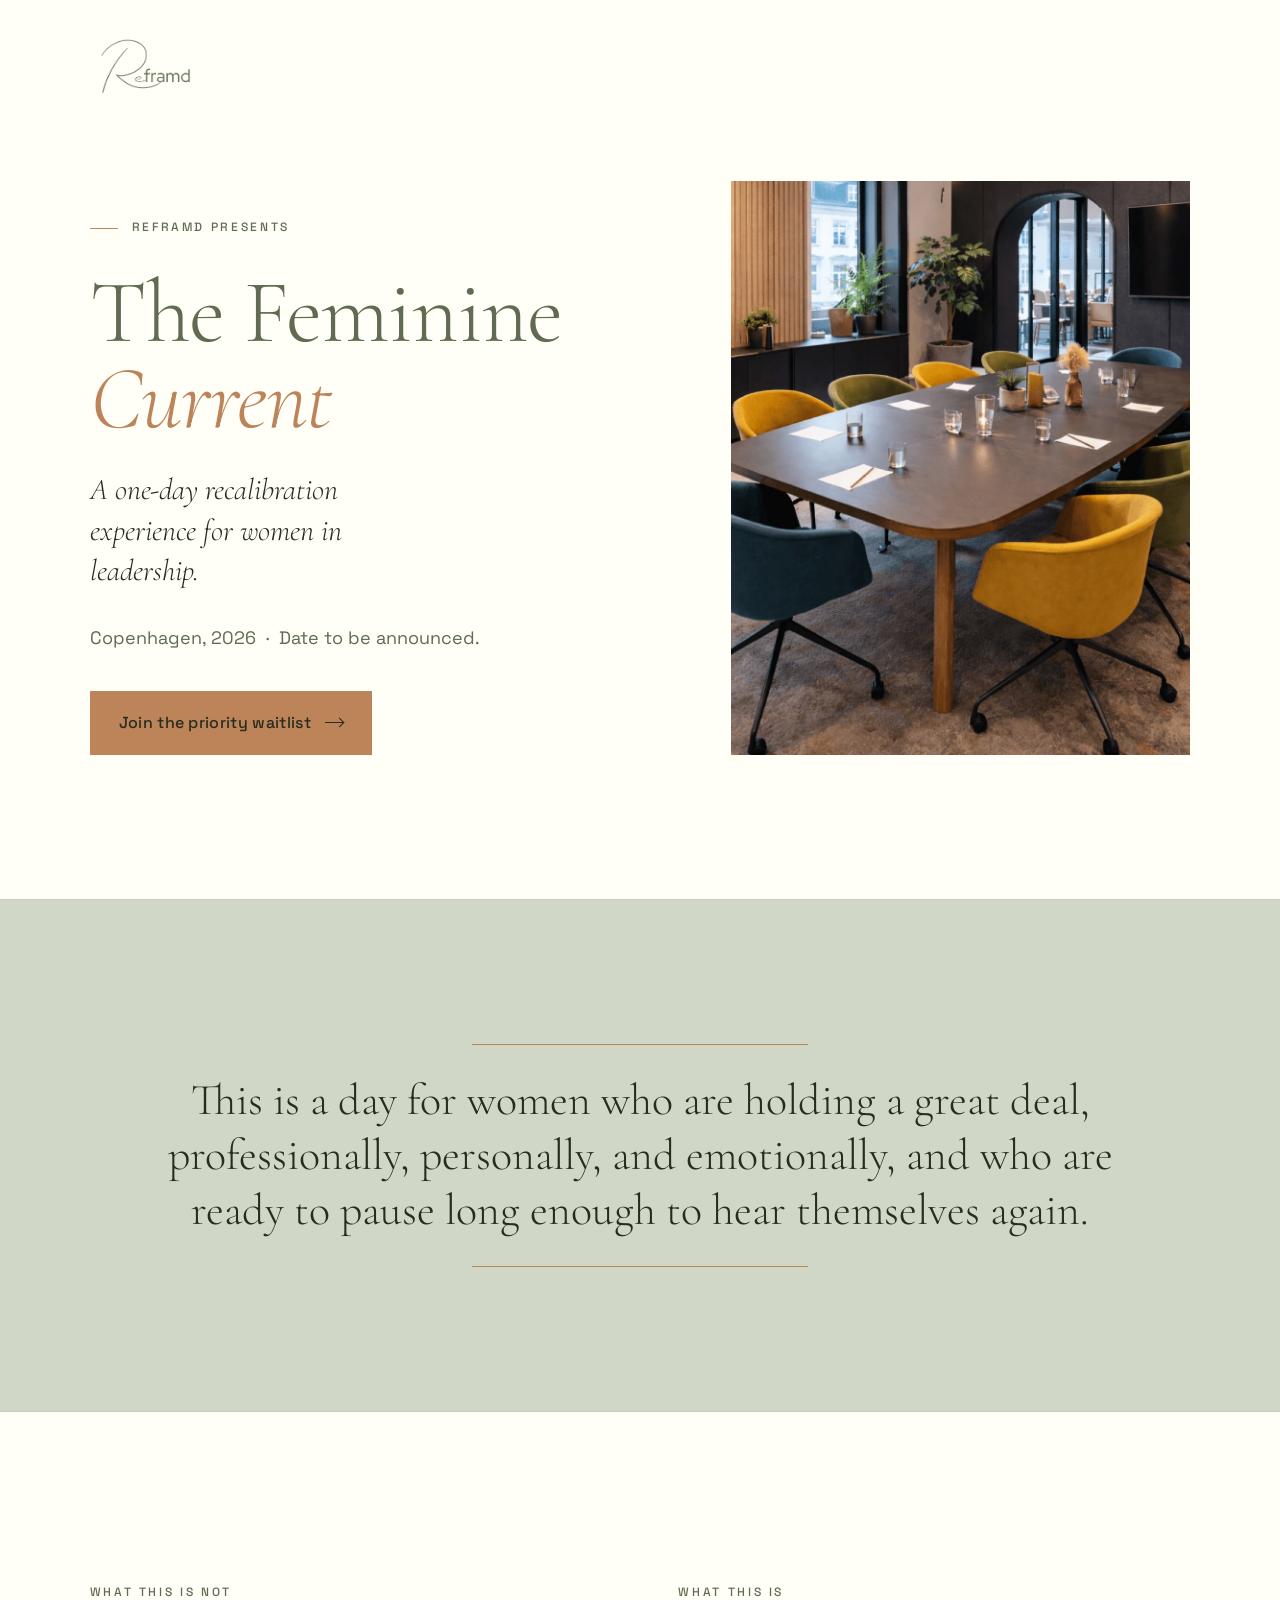
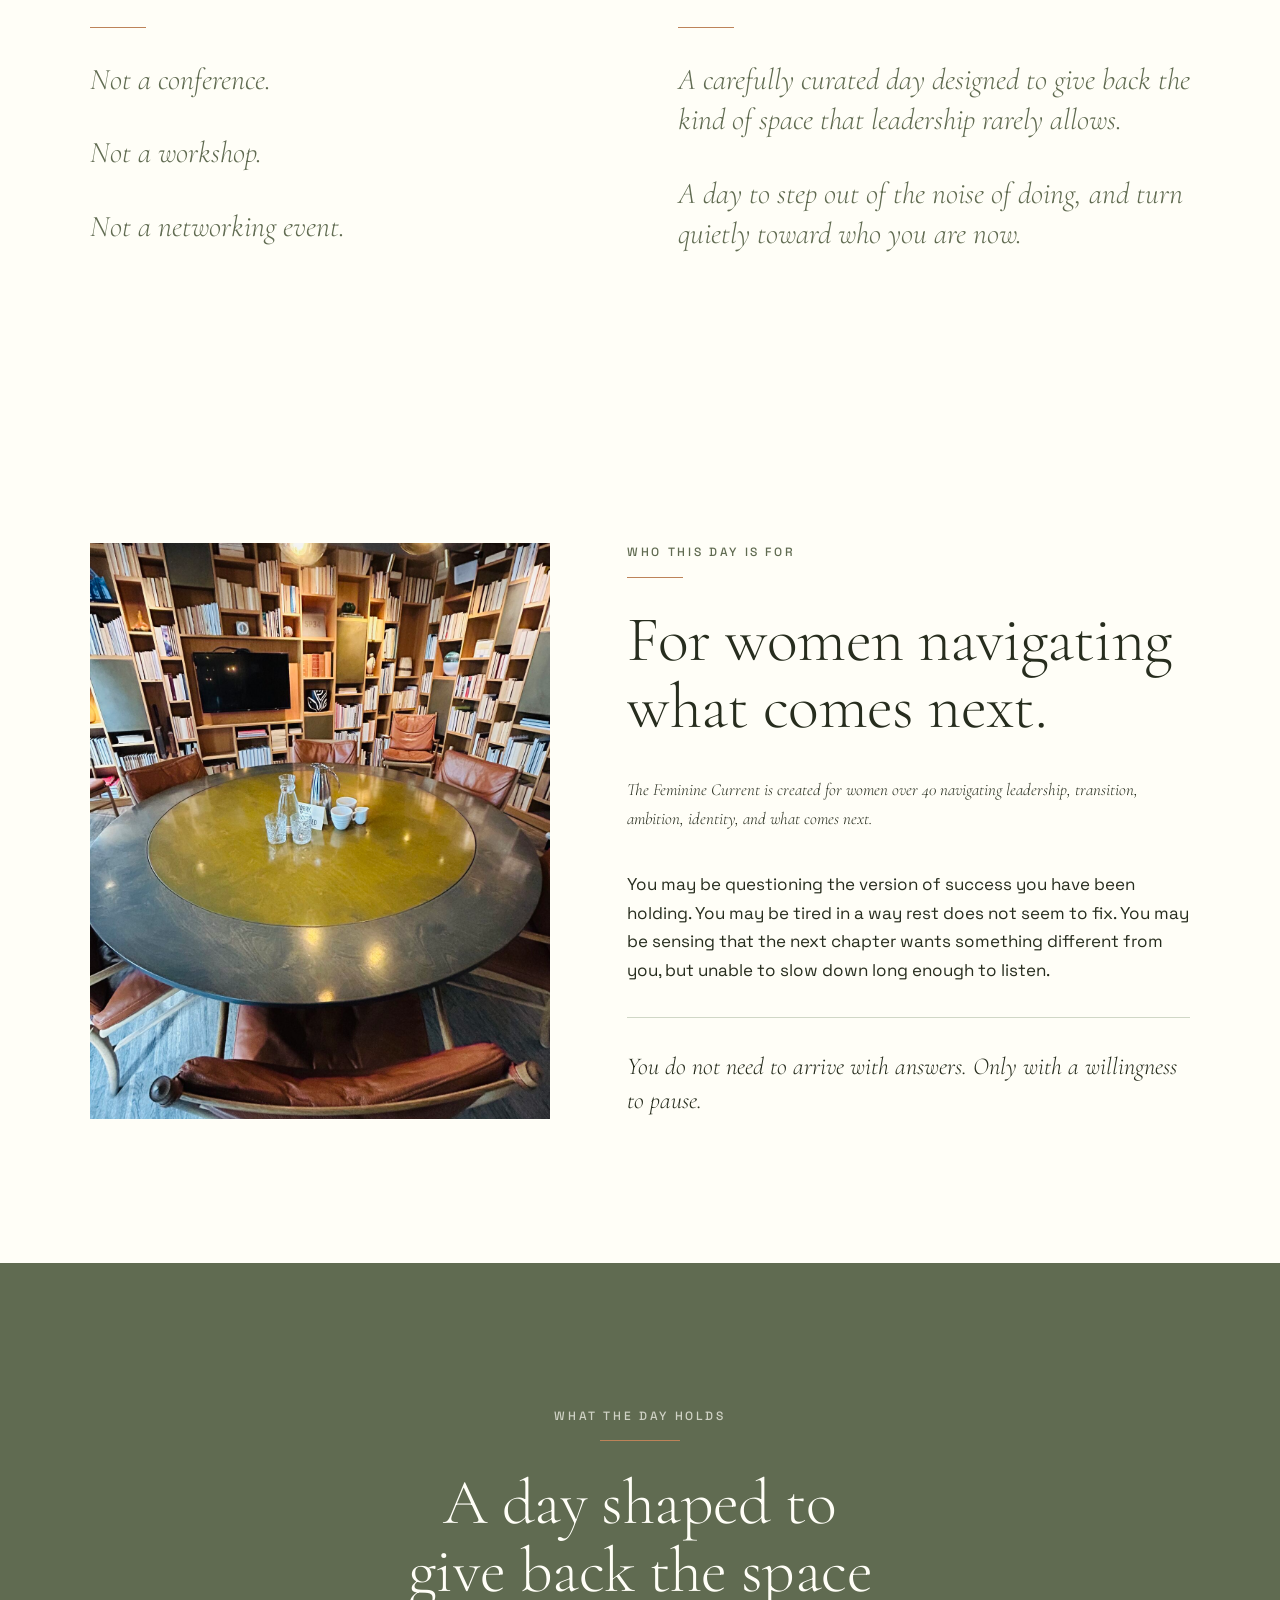
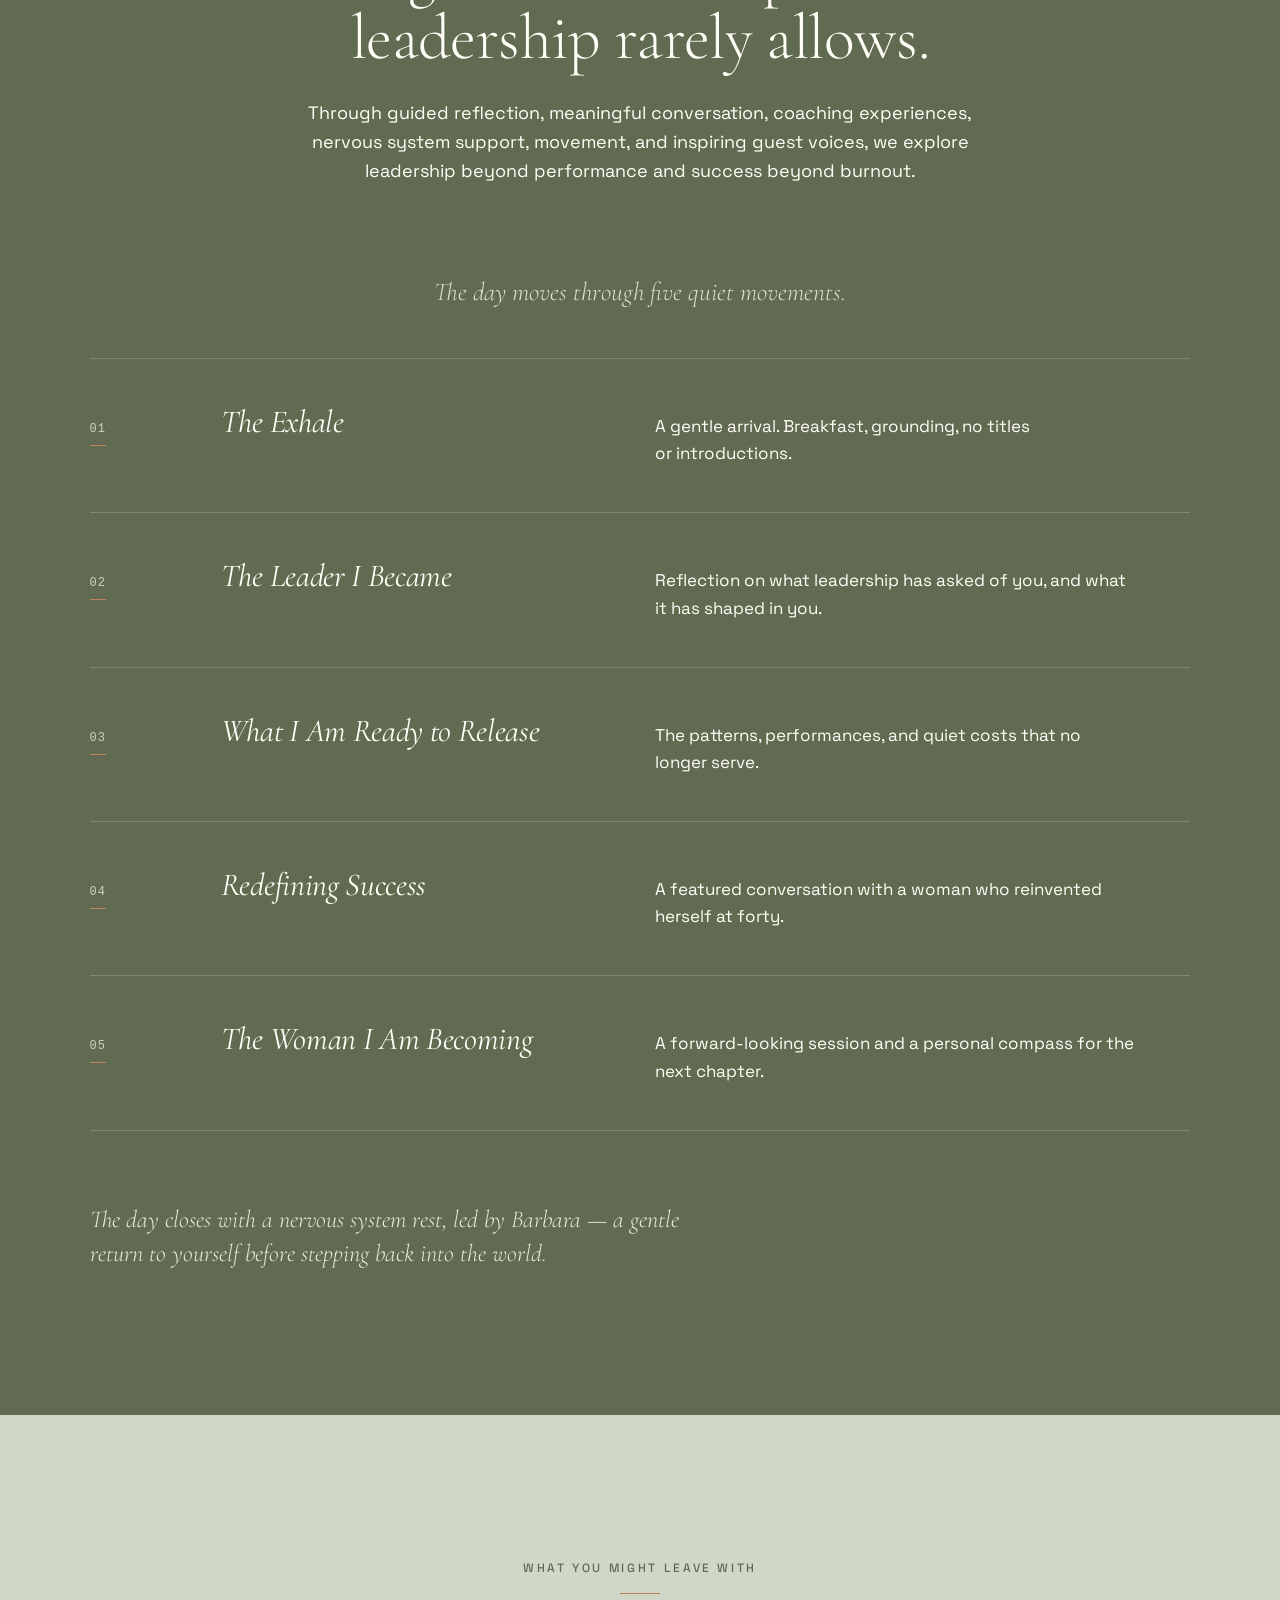
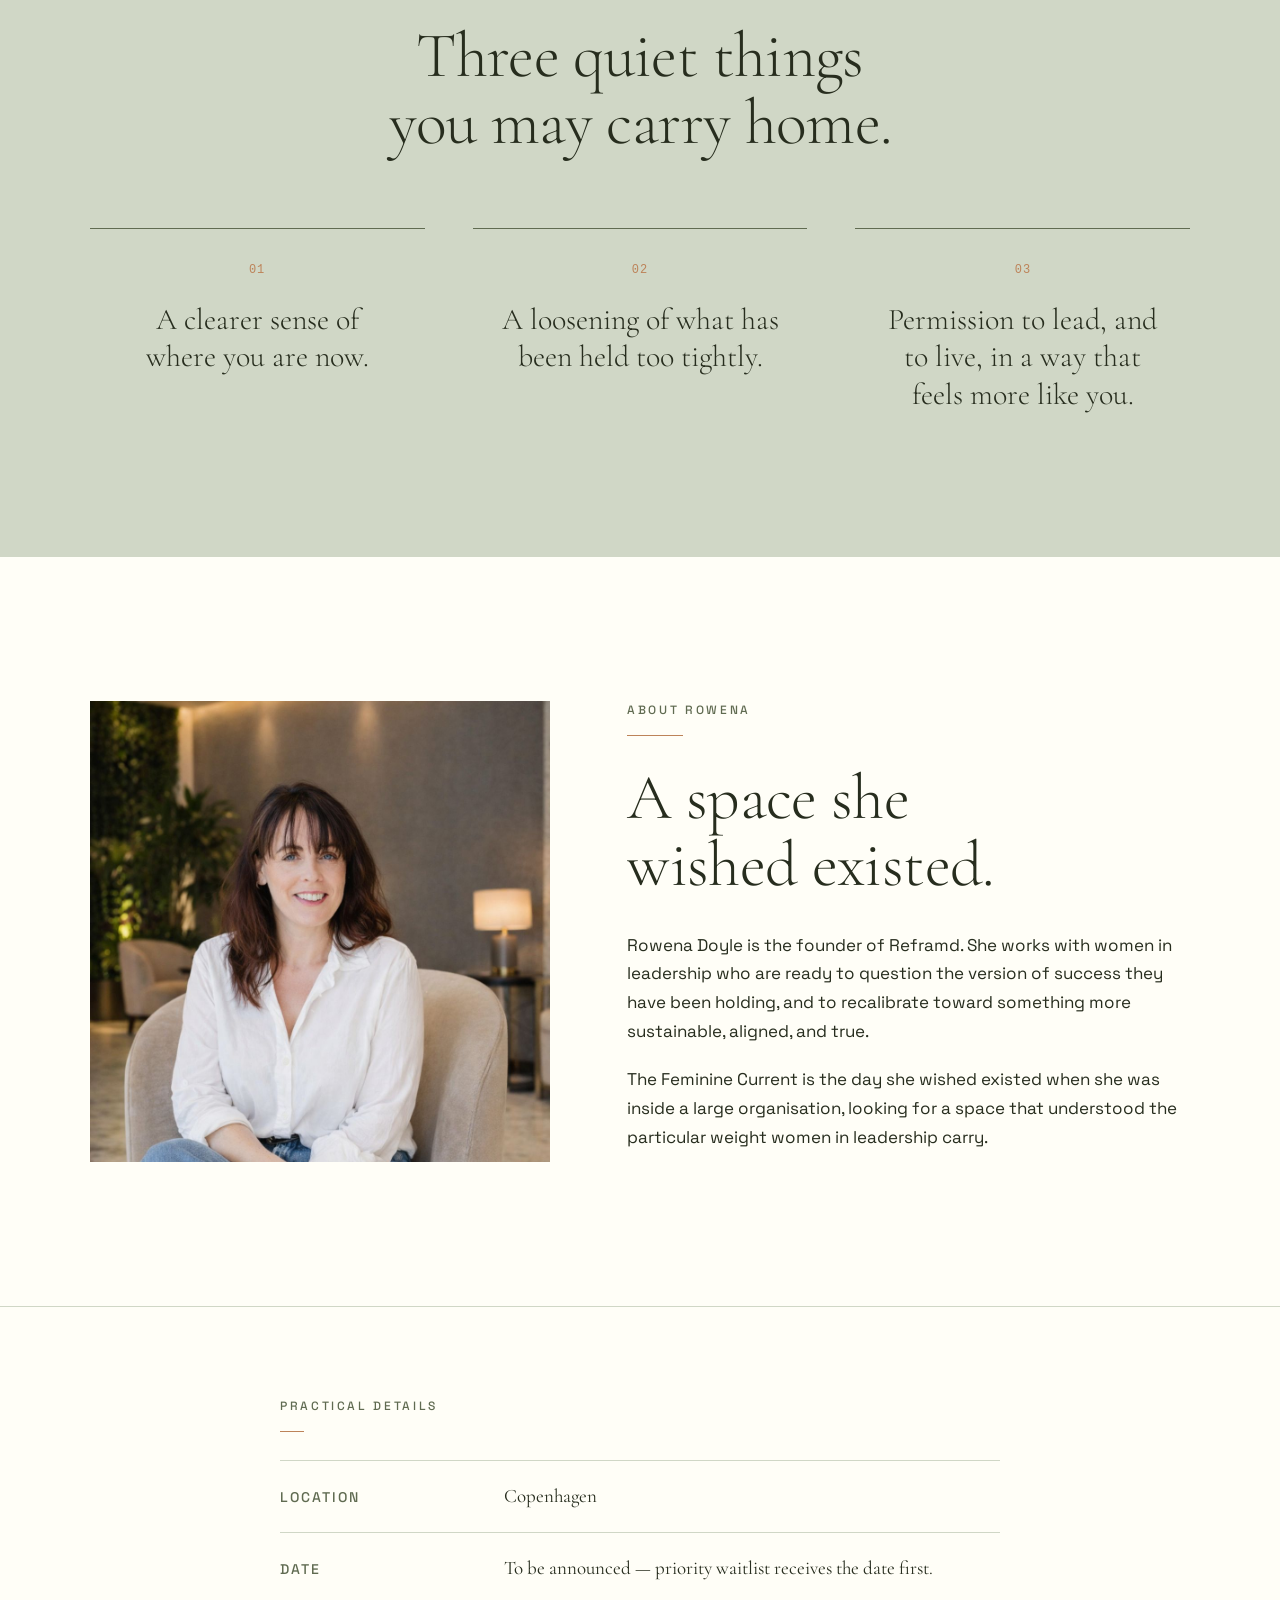
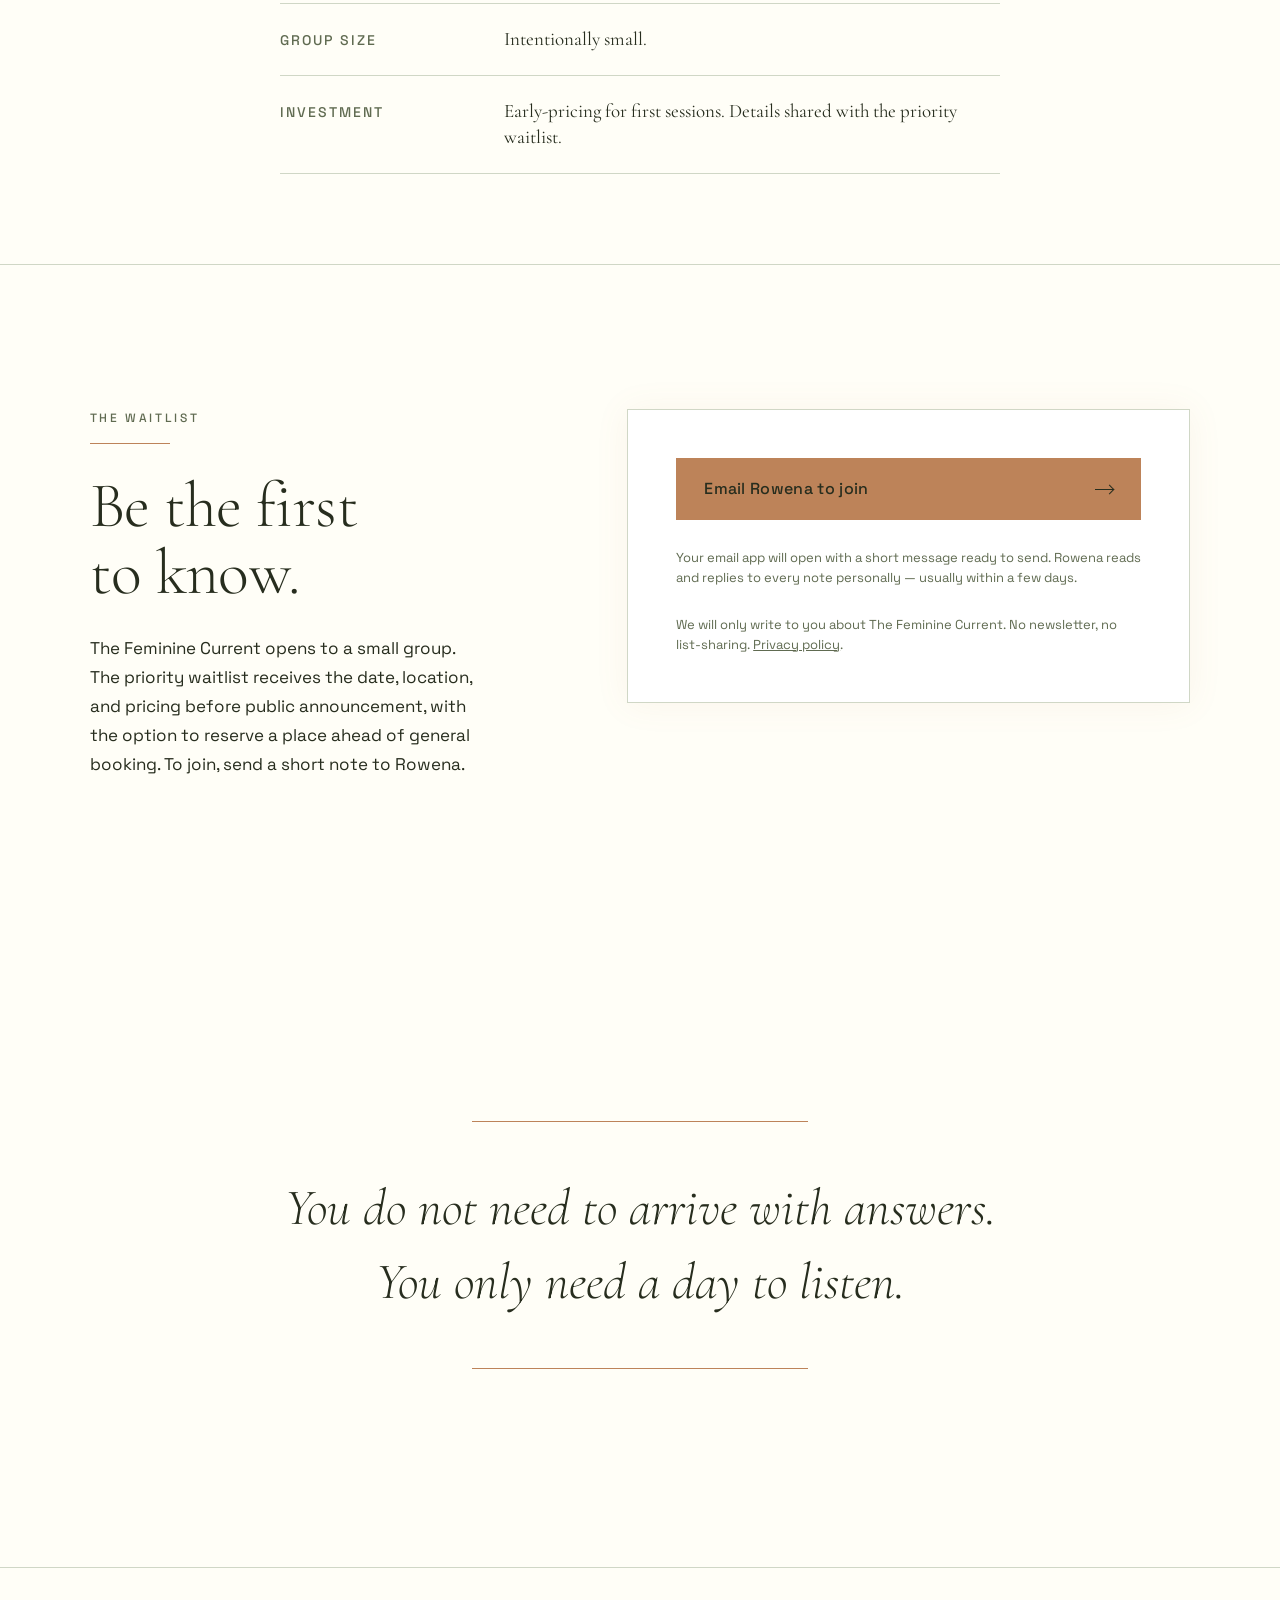
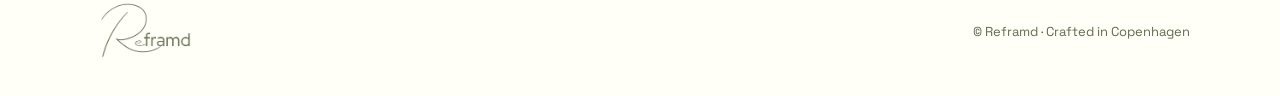
==== commit a503d480: "Fix hero H1 word-break on narrower viewports On smaller MacBook Air widths the inherited `overflow-w" ====
--- a/feminine-current.html
+++ b/feminine-current.html
@@ -3,6 +3,9 @@
 <head>
 <meta charset="utf-8" />
 <meta name="viewport" content="width=device-width, initial-scale=1" />
+
+<link rel="icon" type="image/png" href="images/reframd-favicon.png" />
+<link rel="apple-touch-icon" href="images/reframd-favicon.png" />
 
 <title>The Feminine Current — Reframd</title>
 <meta name="description" content="A one-day recalibration experience for women in leadership. Copenhagen, 2026. Join the priority waitlist." />
@@ -378,15 +381,15 @@
     content: ""; width: 28px; height: 1px; background: var(--color-cta);
   }
   .hero h1 {
-    font-size: clamp(52px, 9vw, 148px);
+    font-size: clamp(52px, 8vw, 132px);
     line-height: 0.96;
     margin-top: 4px;
-    overflow-wrap: break-word;
-    word-break: normal;
-    hyphens: auto;
+    overflow-wrap: normal;
+    word-break: keep-all;
+    hyphens: manual;
   }
   @media (min-width: 1024px) {
-    .hero h1 { font-size: clamp(72px, 8.5vw, 148px); }
+    .hero h1 { font-size: clamp(64px, 7vw, 132px); }
   }
   .hero h1 em {
     font-style: italic;
